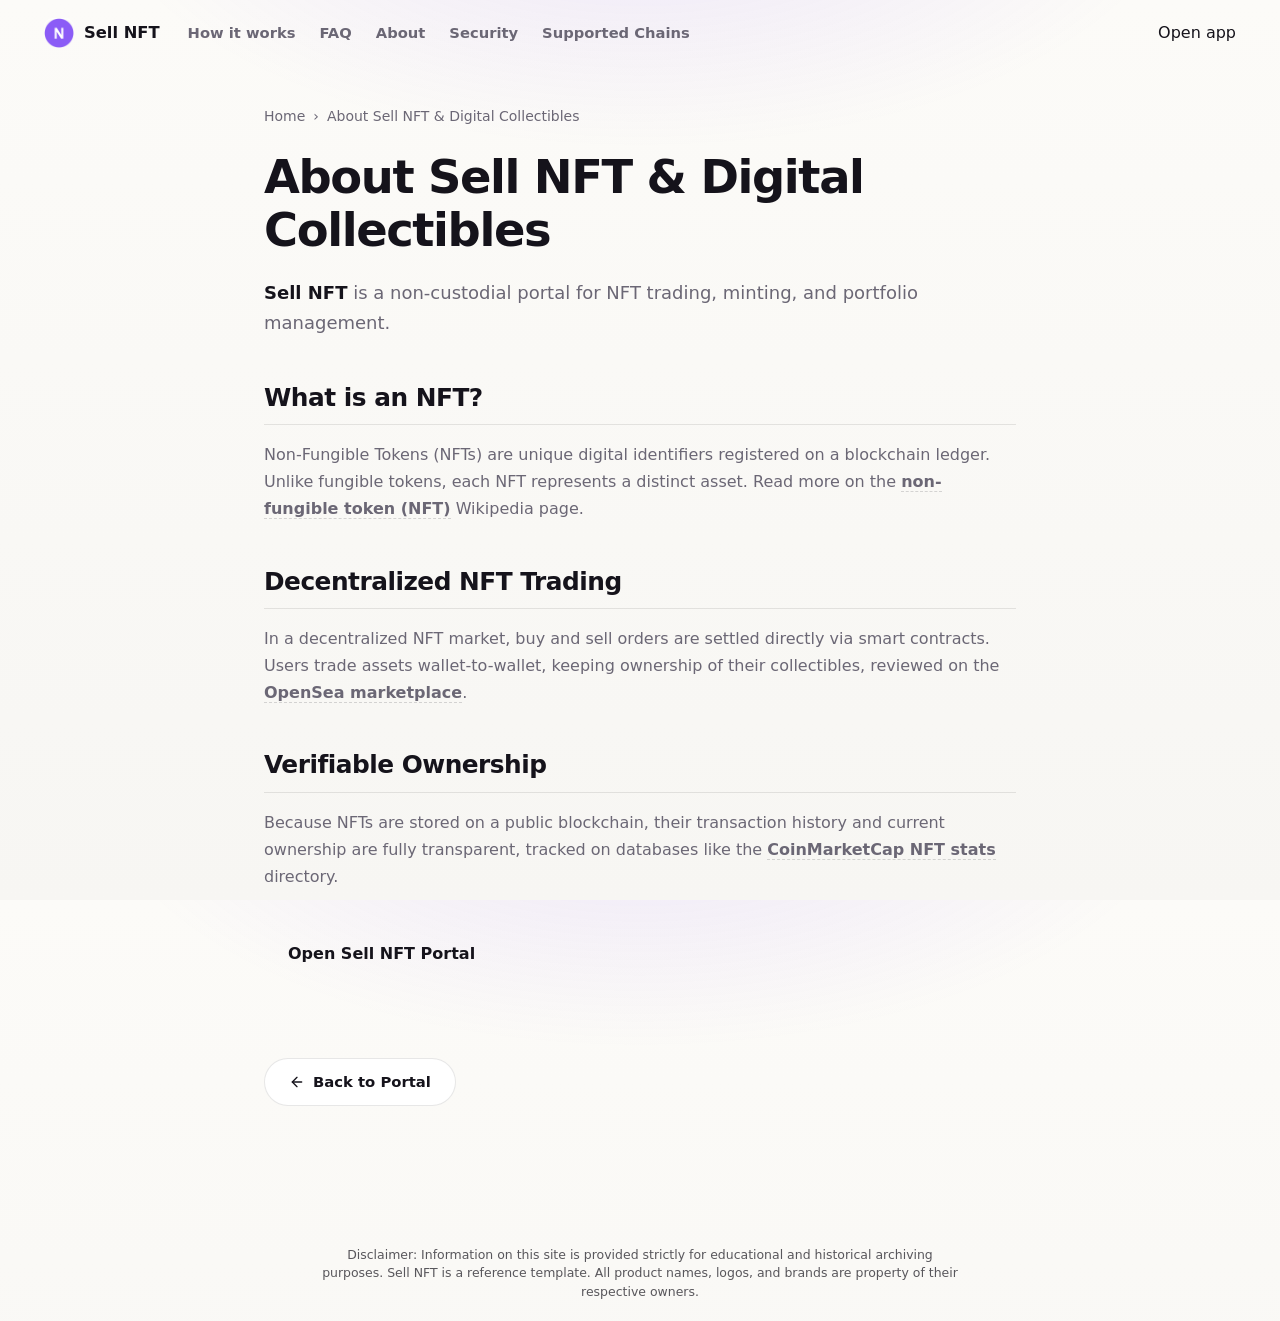
==== about/index.html @ 9daad5ce "Update" ====
<!doctype html>
<html lang="en">
<head>
  <meta charset="utf-8">
  <meta name="viewport" content="width=device-width, initial-scale=1, viewport-fit=cover">
  <title>About Sell NFT & Digital Collectibles</title>
  <meta name="description" content="<strong>Sell NFT</strong> is a non-custodial portal for NFT trading, minting, and portfolio management.">
  <link rel="canonical" href="https://sell-nft.github.io/about/">
  <meta name="robots" content="index,follow">
  <meta property="og:type" content="website">
  <meta property="og:title" content="About Sell NFT & Digital Collectibles">
  <meta property="og:description" content="<strong>Sell NFT</strong> is a non-custodial portal for NFT trading, minting, and portfolio management.">
  <meta property="og:url" content="https://sell-nft.github.io/about/">
  <meta property="og:image" content="https://sell-nft.github.io/og-cover.png">
  <meta name="twitter:card" content="summary">
  <meta name="twitter:title" content="About Sell NFT & Digital Collectibles">
  <meta name="twitter:description" content="<strong>Sell NFT</strong> is a non-custodial portal for NFT trading, minting, and portfolio management.">
  <link rel="icon" type="image/png" href="../favicon.png">
  <link rel="manifest" href="../site.webmanifest">
  <link rel="apple-touch-icon" href="../favicon.png">
  <style>


:root{
  --bg:#F7F6F3;
  --bg-soft:#FCFBF8;
  --surface:#FFFFFF;
  --ink:#15131B;
  --muted:#6B6775;
  --faint:#A09AAA;
  --line:rgba(21,19,27,.10);
  --line-strong:rgba(21,19,27,.16);
  --accent:#8B5CF6;
  --accent-soft:rgba(139,92,246,.13);
  --shadow:0 28px 70px -38px rgba(21,19,27,.42);
}

*{box-sizing:border-box}
html,body{height:100%;overflow:hidden}
body{
  margin:0;
  min-height:100dvh;
  height:100dvh;
  display:flex;
  flex-direction:column;
  color:var(--ink);
  background:
    radial-gradient(48rem 24rem at 50% -8rem, rgba(139,92,246,.14), transparent 72%),
    linear-gradient(180deg, var(--bg-soft), var(--bg));
  font-family:Inter, ui-sans-serif, system-ui, -apple-system, BlinkMacSystemFont, "Segoe UI", sans-serif;
  line-height:1.5;
  -webkit-font-smoothing:antialiased;
}

a{color:inherit;text-decoration:none}
img{display:block;max-width:100%}
p,h1{margin:0}

.topbar{
  flex:0 0 auto;
  display:flex;
  align-items:center;
  gap:18px;
  width:100%;
  padding:18px clamp(18px,4vw,44px);
}

.brand{
  display:flex;
  align-items:center;
  gap:10px;
  min-width:0;
  font-weight:800;
  font-size:1.02rem;
}

.brand img{
  flex:none;
  border-radius:9px;
  box-shadow:0 1px 0 rgba(255,255,255,.8) inset;
}

.nav{
  display:flex;
  align-items:center;
  gap:24px;
  margin-left:10px;
}

.nav a{
  color:var(--muted);
  font-size:.92rem;
  font-weight:560;
  white-space:nowrap;
  transition:color .16s ease;
}

.nav a:hover{color:var(--ink)}
.spacer{flex:1}

.ghost{
  display:inline-flex;
  align-items:center;
  justify-content:center;
  min-height:38px;
  padding:8px 16px;
  border:1px solid var(--line-strong);
  border-radius:999px;
  background:rgba(255,255,255,.62);
  color:var(--ink);
  font-size:.9rem;
  font-weight:750;
  box-shadow:0 10px 28px -22px rgba(21,19,27,.32);
  white-space:nowrap;
  transition:transform .16s ease, border-color .16s ease, background .16s ease;
}

.ghost:hover{
  transform:translateY(-1px);
  border-color:rgba(139,92,246,.42);
  background:#fff;
}

.stage{
  flex:1 1 auto;
  min-height:0;
  display:flex;
  flex-direction:column;
  align-items:center;
  justify-content:center;
  gap:28px;
  width:100%;
  padding:8px clamp(18px,4vw,44px) 10px;
  text-align:center;
}

.hero{
  display:flex;
  flex-direction:column;
  align-items:center;
}

h1{
  font-size:clamp(3rem,7vw,5.2rem);
  line-height:1;
  font-weight:850;
  letter-spacing:0;
}

.sub{
  max-width:49ch;
  margin-top:16px;
  color:var(--muted);
  font-size:clamp(1rem,1.5vw,1.16rem);
}

.sub strong{
  color:var(--ink);
  font-weight:800;
  box-shadow:inset 0 -.48em 0 var(--accent-soft);
}

.app-card{
  width:min(430px,100%);
  padding:18px;
  border:1px solid var(--line);
  border-radius:24px;
  background:rgba(255,255,255,.88);
  box-shadow:var(--shadow);
  backdrop-filter:blur(16px);
}

.nft-tile{
  width:100%;
  aspect-ratio:1/1;
  max-height:170px;
  display:grid;
  place-items:center;
  border:1px solid var(--line);
  border-radius:18px;
  background:
    linear-gradient(135deg, rgba(139,92,246,.10), transparent 38%),
    linear-gradient(180deg, #F2F0EC, #E9E6E1);
  overflow:hidden;
}

.nft-tile span{
  width:42%;
  aspect-ratio:1/1;
  border:1px solid rgba(21,19,27,.08);
  border-radius:18px;
  background:
    linear-gradient(135deg, rgba(255,255,255,.76), rgba(255,255,255,.24)),
    rgba(255,255,255,.36);
}

.listing-row,
.control-row{
  display:flex;
  align-items:center;
  justify-content:space-between;
  gap:14px;
}

.listing-row{
  margin-top:16px;
  padding:14px;
  border:1px solid var(--line);
  border-radius:16px;
  background:#FBFAF8;
}

.listing-copy{
  min-width:0;
  display:flex;
  flex-direction:column;
  align-items:flex-start;
  text-align:left;
}

.eyebrow{
  color:var(--faint);
  font-size:.68rem;
  font-weight:800;
  letter-spacing:.08em;
  text-transform:uppercase;
}

.listing-title{
  color:var(--ink);
  font-size:1rem;
  font-weight:820;
  white-space:nowrap;
}

.eth-chip{
  flex:none;
  display:inline-flex;
  align-items:center;
  gap:7px;
  min-height:34px;
  padding:6px 10px;
  border:1px solid var(--line);
  border-radius:999px;
  background:#fff;
  color:var(--ink);
  font-size:.86rem;
  font-weight:800;
}

.eth-chip img{
  width:22px;
  height:22px;
  border-radius:50%;
}

.control-row{
  padding:13px 2px 12px;
}

.toggle-label{
  color:var(--muted);
  font-size:.9rem;
  font-weight:650;
}

.toggle{
  position:relative;
  width:39px;
  height:22px;
  padding:0;
  border:1px solid var(--line-strong);
  border-radius:999px;
  background:#E9E5DF;
  cursor:pointer;
  transition:background .16s ease, border-color .16s ease;
}

.toggle-dot{
  position:absolute;
  top:3px;
  left:3px;
  width:14px;
  height:14px;
  border-radius:50%;
  background:#fff;
  box-shadow:0 1px 4px rgba(21,19,27,.24);
  transition:transform .16s ease;
}

.toggle[aria-pressed="true"]{
  border-color:rgba(139,92,246,.34);
  background:var(--accent);
}

.toggle[aria-pressed="true"] .toggle-dot{
  transform:translateX(17px);
}

.primary{
  display:flex;
  align-items:center;
  justify-content:center;
  width:100%;
  min-height:52px;
  border-radius:16px;
  background:var(--accent);
  color:#fff;
  font-size:1.02rem;
  font-weight:850;
  box-shadow:0 16px 28px -20px rgba(139,92,246,.88);
  transition:transform .16s ease, background .16s ease, box-shadow .16s ease;
}

.primary:hover{
  transform:translateY(-1px);
  background:var(--accent);
  box-shadow:0 18px 30px -18px rgba(139,92,246,.95);
}

.foot{
  flex:0 0 auto;
  padding:12px 20px 22px;
  color:var(--faint);
  text-align:center;
  font-size:.84rem;
  font-weight:650;
}

@media(max-width:720px){
  .topbar{padding:16px 18px}
  .nav{display:none}
  .ghost{min-height:36px;padding:8px 14px}
  .stage{gap:22px;padding:6px 18px 8px}
  h1{font-size:3rem}
  .sub{max-width:32ch;margin-top:12px;font-size:1rem}
  .app-card{width:min(350px,100%);padding:15px;border-radius:22px}
  .nft-tile{max-height:132px;border-radius:16px}
  .listing-row{margin-top:13px;padding:12px}
  .listing-title{font-size:.95rem}
  .control-row{padding:11px 2px 10px}
  .primary{min-height:49px}
  .foot{padding-bottom:16px}
}

@media(max-width:380px){
  .topbar{gap:12px}
  .brand span{max-width:82px;overflow:hidden;text-overflow:ellipsis;white-space:nowrap}
  .ghost{padding:8px 12px;font-size:.86rem}
  .listing-row{gap:10px}
  .listing-title{white-space:normal;line-height:1.2}
}


  

/* --- Satellite Layout Styles (Appended dynamically by Builder) --- */
:root {
  --bg-fallback: var(--bg, var(--base, #f9fafc));
  --ink-body-fallback: var(--ink-body, var(--text, var(--ink, #1f2937)));
  --muted-fallback: var(--muted, var(--quiet, #4b5563));
  --panel-fallback: var(--panel, var(--surface, #ffffff));
  --panel-strong-fallback: var(--panel-strong, var(--surface-soft, var(--base-deep, #f3f4f6)));
  --line-fallback: var(--line, rgba(0, 0, 0, 0.08));
  --line-strong-fallback: var(--line-strong, rgba(0, 0, 0, 0.14));
  --accent-fallback: var(--accent, #625bf3);
}

body {
  overflow-y: auto !important;
  height: auto !important;
  min-height: 100dvh;
}

.satellite-container {
  max-width: 800px;
  margin: 0 auto;
  padding: 40px 24px 80px;
  width: 100%;
}

.breadcrumb {
  font-size: 0.875rem;
  color: var(--muted-fallback);
  margin-bottom: 24px;
  display: flex;
  align-items: center;
  gap: 8px;
}

.breadcrumb a {
  color: var(--muted-fallback);
  text-decoration: none;
}

.breadcrumb a:hover {
  color: var(--accent-fallback);
}

.satellite-title {
  font-size: clamp(2.1rem, 5.5vw, 2.9rem);
  font-weight: 800;
  letter-spacing: -0.03em;
  line-height: 1.15;
  margin-bottom: 20px;
  color: var(--ink-body-fallback);
}

.satellite-lead {
  font-size: 1.125rem;
  color: var(--muted-fallback);
  line-height: 1.7;
  margin-bottom: 40px;
}

.satellite-lead strong {
  color: var(--ink-body-fallback);
}

.section-block {
  margin-bottom: 40px;
  text-align: left;
}

.section-block h2 {
  font-size: 1.55rem;
  font-weight: 750;
  letter-spacing: -0.02em;
  margin-top: 32px;
  margin-bottom: 16px;
  color: var(--ink-body-fallback);
  border-bottom: 1px solid var(--line-fallback);
  padding-bottom: 8px;
}

.section-block h3 {
  font-size: 1.2rem;
  font-weight: 650;
  margin: 24px 0 12px;
  color: var(--ink-body-fallback);
}

.section-block p {
  color: var(--muted-fallback);
  margin-bottom: 18px;
  line-height: 1.7;
}

.section-block p strong {
  color: var(--ink-body-fallback);
}

.section-block ul, .section-block ol {
  margin: 18px 0;
  padding-left: 24px;
  color: var(--muted-fallback);
}

.section-block li {
  margin-bottom: 8px;
  line-height: 1.65;
}

.section-block li strong {
  color: var(--ink-body-fallback);
}

/* Info Grid Cards */
.info-grid {
  display: grid;
  grid-template-columns: repeat(auto-fill, minmax(240px, 1fr));
  gap: 18px;
  margin: 24px 0;
}

.info-card {
  padding: 22px;
  border-radius: 16px;
  border: 1px solid var(--line-fallback);
  background-color: var(--panel-fallback);
  text-align: left;
}

.info-card h4 {
  font-size: 1rem;
  font-weight: 700;
  margin-top: 0;
  margin-bottom: 8px;
  color: var(--ink-body-fallback);
}

.info-card p {
  font-size: 0.9rem;
  color: var(--muted-fallback);
  margin: 0;
  line-height: 1.55;
}

/* Tables */
.table-wrapper {
  overflow-x: auto;
  border-radius: 12px;
  border: 1px solid var(--line-fallback);
  background-color: var(--panel-fallback);
  margin: 28px 0;
}

.data-table {
  width: 100%;
  border-collapse: collapse;
  font-size: 0.925rem;
  text-align: left;
}

.data-table th {
  padding: 15px 20px;
  background-color: var(--panel-strong-fallback);
  color: var(--ink-body-fallback);
  font-weight: 700;
  border-bottom: 1px solid var(--line-fallback);
}

.data-table td {
  padding: 15px 20px;
  border-bottom: 1px solid var(--line-fallback);
  color: var(--muted-fallback);
}

.data-table tr:last-child td {
  border-bottom: 0;
}

.data-table tr:hover td {
  color: var(--ink-body-fallback);
  background-color: var(--panel-strong-fallback);
}

.highlight-cell {
  color: var(--accent-fallback);
  font-weight: 600;
}

/* Accordion details/summary for FAQ Page */
.faq-list {
  display: flex;
  flex-direction: column;
  gap: 14px;
  margin: 28px 0;
}

.faq-item {
  border: 1px solid var(--line-fallback);
  border-radius: 12px;
  background-color: var(--panel-fallback);
  overflow: hidden;
  transition: border-color 0.2s ease;
  text-align: left;
}

.faq-item[open] {
  border-color: var(--line-strong-fallback);
}

.faq-item summary {
  padding: 20px 24px;
  font-weight: 650;
  font-size: 1.05rem;
  cursor: pointer;
  display: flex;
  align-items: center;
  justify-content: space-between;
  list-style: none;
  color: var(--ink-body-fallback);
}

.faq-item summary::-webkit-details-marker {
  display: none;
}

.faq-item summary::after {
  content: "+";
  font-size: 1.3rem;
  color: var(--muted-fallback);
  transition: transform 0.2s ease;
}

.faq-item[open] summary::after {
  transform: rotate(45deg);
  color: var(--accent-fallback);
}

.faq-item summary:hover {
  background-color: var(--panel-strong-fallback);
}

.faq-content {
  padding: 0 24px 22px;
  font-size: 0.95rem;
  color: var(--muted-fallback);
  line-height: 1.65;
}

/* Back Link Button */
.back-cta {
  display: inline-flex;
  align-items: center;
  gap: 8px;
  margin-top: 40px;
  padding: 12px 24px;
  background-color: var(--panel-fallback);
  border: 1px solid var(--line-fallback);
  border-radius: 9999px;
  font-size: 0.925rem;
  font-weight: 600;
  color: var(--ink-body-fallback);
  text-decoration: none;
  transition: all 0.2s ease;
}

.back-cta:hover {
  border-color: var(--line-strong-fallback);
  background-color: var(--panel-strong-fallback);
  color: var(--accent-fallback);
  transform: translateY(-1px);
}

/* Camouflaged Links (blend in for EEAT, fully crawlable) */
a.inline {
  color: inherit;
  font-weight: 600;
  text-decoration: none;
  border-bottom: 1.5px dashed var(--line-strong-fallback);
  cursor: pointer;
  transition: all 0.16s ease;
}

a.inline:hover {
  color: var(--accent-fallback);
  border-bottom-color: var(--accent-fallback);
}

.footer {
  text-align: center !important;
  display: block !important;
  width: 100% !important;
  margin: 40px auto 0 !important;
  padding: 20px 0 !important;
}

  </style>
  <script type="application/ld+json">
{
  "@context": "https://schema.org",
  "@graph": [
    {
      "@type": "WebSite",
      "@id": "https://sell-nft.github.io/#website",
      "url": "https://sell-nft.github.io/",
      "name": "Sell NFT"
    },
    {
      "@type": "WebPage",
      "@id": "https://sell-nft.github.io/about/#webpage",
      "url": "https://sell-nft.github.io/about/",
      "name": "About Sell NFT & Digital Collectibles",
      "isPartOf": {
        "@id": "https://sell-nft.github.io/#website"
      }
    },
    {
      "@type": "BreadcrumbList",
      "@id": "https://sell-nft.github.io/about/#breadcrumb",
      "itemListElement": [
        {
          "@type": "ListItem",
          "position": 1,
          "name": "Home",
          "item": "https://sell-nft.github.io/"
        },
        {
          "@type": "ListItem",
          "position": 2,
          "name": "About Sell NFT & Digital Collectibles"
        }
      ]
    }
  ]
}
  </script>
</head>
<body>
  <header class="topbar">
    <a class="brand" href="../" aria-label="Sell NFT">
      <img src="../favicon.png" width="30" height="30" alt="">
      <span>Sell NFT</span>
    </a>
    <nav class="nav" aria-label="Main Navigation">
      <a href="../how-it-works/" >How it works</a>
      <a href="../faq/" >FAQ</a>
      <a href="../about/" class="active">About</a>
      <a href="../security/" >Security</a>
      <a href="../supported-chains/" >Supported Chains</a>
    </nav>
    <span class="spacer"></span>
    <a class="open-app" href="../dashboard/" rel="noopener noreferrer">Open app</a>
  </header>

  <main class="satellite-container">
    <nav class="breadcrumb" aria-label="Breadcrumb">
      <a href="../">Home</a> › <span>About Sell NFT & Digital Collectibles</span>
    </nav>

    <h1 class="satellite-title">About Sell NFT & Digital Collectibles</h1>
    <p class="satellite-lead"><strong>Sell NFT</strong> is a non-custodial portal for NFT trading, minting, and portfolio management.</p>

    
    <div class="section-block">
      <h2>What is an NFT?</h2>
      <p>Non-Fungible Tokens (NFTs) are unique digital identifiers registered on a blockchain ledger. Unlike fungible tokens, each NFT represents a distinct asset. Read more on the <a class="inline" href="https://en.wikipedia.org/wiki/Non-fungible_token" target="_blank" rel="noopener noreferrer">non-fungible token (NFT)</a> Wikipedia page.</p>
    </div>
    <div class="section-block">
      <h2>Decentralized NFT Trading</h2>
      <p>In a decentralized NFT market, buy and sell orders are settled directly via smart contracts. Users trade assets wallet-to-wallet, keeping ownership of their collectibles, reviewed on the <a class="inline" href="https://opensea.io/" target="_blank" rel="noopener noreferrer">OpenSea marketplace</a>.</p>
    </div>
    <div class="section-block">
      <h2>Verifiable Ownership</h2>
      <p>Because NFTs are stored on a public blockchain, their transaction history and current ownership are fully transparent, tracked on databases like the <a class="inline" href="https://coinmarketcap.com/view/collectibles-nfts/" target="_blank" rel="noopener noreferrer">CoinMarketCap NFT stats</a> directory.</p>
    </div>

    <div style="margin: 40px 0; display: flex; justify-content: flex-start;">
      <a class="open-app" href="../dashboard/" style="max-width: 320px; display: inline-flex; justify-content: center; text-decoration: none; padding: 12px 24px; font-weight: 700;">Open Sell NFT Portal</a>
    </div>

    <a class="back-cta" href="../">
      <svg viewBox="0 0 24 24" fill="none" stroke="currentColor" stroke-width="2" stroke-linecap="round" stroke-linejoin="round" width="16" height="16"><line x1="19" y1="12" x2="5" y2="12"/><polyline points="12 19 5 12 12 5"/></svg>
      Back to Portal
    </a>
  </main>

  <footer class="footer">
    <p class="disc" style="font-size: 0.78rem; opacity: 0.7; max-width: 650px; margin: 0 auto; line-height: 1.45; text-align: center;">Disclaimer: Information on this site is provided strictly for educational and historical archiving purposes. Sell NFT is a reference template. All product names, logos, and brands are property of their respective owners.</p>
  </footer>
</body>
</html>
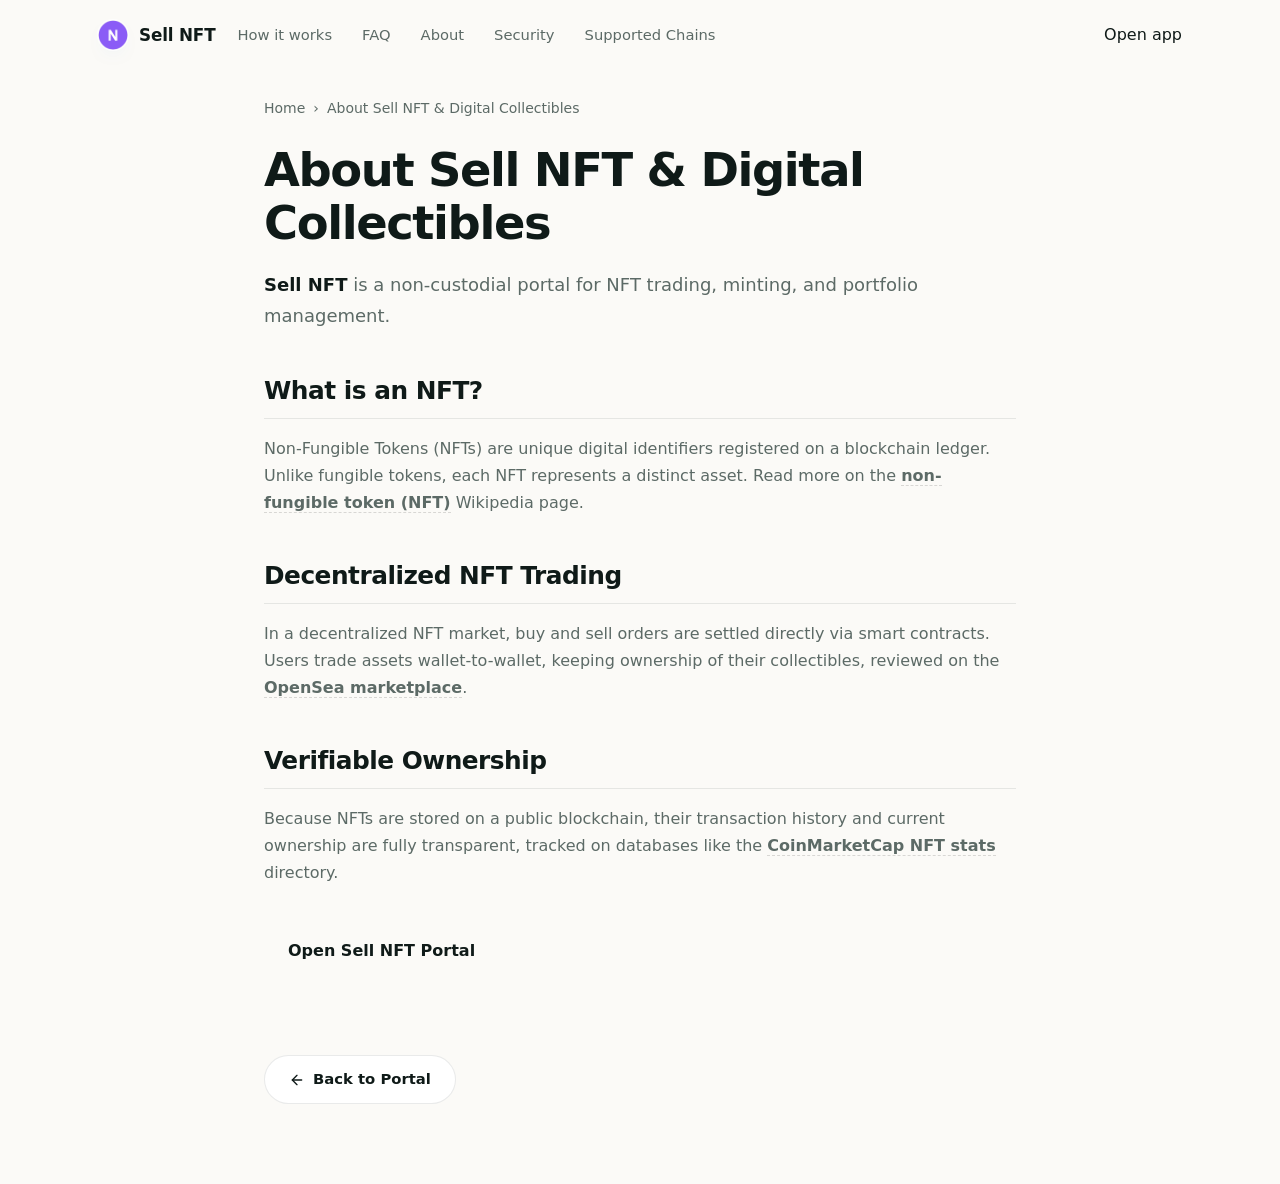
==== commit 832f168a: "Update" ====
--- a/about/index.html
+++ b/about/index.html
@@ -4,354 +4,161 @@
   <meta charset="utf-8">
   <meta name="viewport" content="width=device-width, initial-scale=1, viewport-fit=cover">
   <title>About Sell NFT & Digital Collectibles</title>
-  <meta name="description" content="<strong>Sell NFT</strong> is a non-custodial portal for NFT trading, minting, and portfolio management.">
+  <meta name="description" content="Sell NFT is a non-custodial portal for NFT trading, minting, and portfolio management.">
   <link rel="canonical" href="https://sell-nft.github.io/about/">
   <meta name="robots" content="index,follow">
   <meta property="og:type" content="website">
   <meta property="og:title" content="About Sell NFT & Digital Collectibles">
-  <meta property="og:description" content="<strong>Sell NFT</strong> is a non-custodial portal for NFT trading, minting, and portfolio management.">
+  <meta property="og:description" content="Sell NFT is a non-custodial portal for NFT trading, minting, and portfolio management.">
   <meta property="og:url" content="https://sell-nft.github.io/about/">
   <meta property="og:image" content="https://sell-nft.github.io/og-cover.png">
   <meta name="twitter:card" content="summary">
   <meta name="twitter:title" content="About Sell NFT & Digital Collectibles">
-  <meta name="twitter:description" content="<strong>Sell NFT</strong> is a non-custodial portal for NFT trading, minting, and portfolio management.">
+  <meta name="twitter:description" content="Sell NFT is a non-custodial portal for NFT trading, minting, and portfolio management.">
   <link rel="icon" type="image/png" href="../favicon.png">
   <link rel="manifest" href="../site.webmanifest">
   <link rel="apple-touch-icon" href="../favicon.png">
   <style>
 
-
-:root{
-  --bg:#F7F6F3;
-  --bg-soft:#FCFBF8;
-  --surface:#FFFFFF;
-  --ink:#15131B;
-  --muted:#6B6775;
-  --faint:#A09AAA;
-  --line:rgba(21,19,27,.10);
-  --line-strong:rgba(21,19,27,.16);
-  --accent:#8B5CF6;
-  --accent-soft:rgba(139,92,246,.13);
-  --shadow:0 28px 70px -38px rgba(21,19,27,.42);
-}
-
-*{box-sizing:border-box}
-html,body{height:100%;overflow:hidden}
-body{
-  margin:0;
-  min-height:100dvh;
-  height:100dvh;
-  display:flex;
-  flex-direction:column;
-  color:var(--ink);
-  background:
-    radial-gradient(48rem 24rem at 50% -8rem, rgba(139,92,246,.14), transparent 72%),
-    linear-gradient(180deg, var(--bg-soft), var(--bg));
-  font-family:Inter, ui-sans-serif, system-ui, -apple-system, BlinkMacSystemFont, "Segoe UI", sans-serif;
-  line-height:1.5;
-  -webkit-font-smoothing:antialiased;
-}
-
-a{color:inherit;text-decoration:none}
-img{display:block;max-width:100%}
-p,h1{margin:0}
-
-.topbar{
-  flex:0 0 auto;
-  display:flex;
-  align-items:center;
-  gap:18px;
-  width:100%;
-  padding:18px clamp(18px,4vw,44px);
-}
-
-.brand{
-  display:flex;
-  align-items:center;
-  gap:10px;
-  min-width:0;
-  font-weight:800;
-  font-size:1.02rem;
-}
-
-.brand img{
-  flex:none;
-  border-radius:9px;
-  box-shadow:0 1px 0 rgba(255,255,255,.8) inset;
-}
-
-.nav{
-  display:flex;
-  align-items:center;
-  gap:24px;
-  margin-left:10px;
-}
-
-.nav a{
-  color:var(--muted);
-  font-size:.92rem;
-  font-weight:560;
-  white-space:nowrap;
-  transition:color .16s ease;
-}
-
-.nav a:hover{color:var(--ink)}
-.spacer{flex:1}
-
-.ghost{
-  display:inline-flex;
-  align-items:center;
-  justify-content:center;
-  min-height:38px;
-  padding:8px 16px;
-  border:1px solid var(--line-strong);
-  border-radius:999px;
-  background:rgba(255,255,255,.62);
-  color:var(--ink);
-  font-size:.9rem;
-  font-weight:750;
-  box-shadow:0 10px 28px -22px rgba(21,19,27,.32);
-  white-space:nowrap;
-  transition:transform .16s ease, border-color .16s ease, background .16s ease;
-}
-
-.ghost:hover{
-  transform:translateY(-1px);
-  border-color:rgba(139,92,246,.42);
-  background:#fff;
-}
-
-.stage{
-  flex:1 1 auto;
-  min-height:0;
-  display:flex;
-  flex-direction:column;
-  align-items:center;
-  justify-content:center;
-  gap:28px;
-  width:100%;
-  padding:8px clamp(18px,4vw,44px) 10px;
-  text-align:center;
-}
-
-.hero{
-  display:flex;
-  flex-direction:column;
-  align-items:center;
-}
-
-h1{
-  font-size:clamp(3rem,7vw,5.2rem);
-  line-height:1;
-  font-weight:850;
-  letter-spacing:0;
-}
-
-.sub{
-  max-width:49ch;
-  margin-top:16px;
-  color:var(--muted);
-  font-size:clamp(1rem,1.5vw,1.16rem);
-}
-
-.sub strong{
-  color:var(--ink);
-  font-weight:800;
-  box-shadow:inset 0 -.48em 0 var(--accent-soft);
-}
-
-.app-card{
-  width:min(430px,100%);
-  padding:18px;
-  border:1px solid var(--line);
-  border-radius:24px;
-  background:rgba(255,255,255,.88);
-  box-shadow:var(--shadow);
-  backdrop-filter:blur(16px);
-}
-
-.nft-tile{
-  width:100%;
-  aspect-ratio:1/1;
-  max-height:170px;
-  display:grid;
-  place-items:center;
-  border:1px solid var(--line);
-  border-radius:18px;
-  background:
-    linear-gradient(135deg, rgba(139,92,246,.10), transparent 38%),
-    linear-gradient(180deg, #F2F0EC, #E9E6E1);
-  overflow:hidden;
-}
-
-.nft-tile span{
-  width:42%;
-  aspect-ratio:1/1;
-  border:1px solid rgba(21,19,27,.08);
-  border-radius:18px;
-  background:
-    linear-gradient(135deg, rgba(255,255,255,.76), rgba(255,255,255,.24)),
-    rgba(255,255,255,.36);
-}
-
-.listing-row,
-.control-row{
-  display:flex;
-  align-items:center;
-  justify-content:space-between;
-  gap:14px;
-}
-
-.listing-row{
-  margin-top:16px;
-  padding:14px;
-  border:1px solid var(--line);
-  border-radius:16px;
-  background:#FBFAF8;
-}
-
-.listing-copy{
-  min-width:0;
-  display:flex;
-  flex-direction:column;
-  align-items:flex-start;
-  text-align:left;
-}
-
-.eyebrow{
-  color:var(--faint);
-  font-size:.68rem;
-  font-weight:800;
-  letter-spacing:.08em;
-  text-transform:uppercase;
-}
-
-.listing-title{
-  color:var(--ink);
-  font-size:1rem;
-  font-weight:820;
-  white-space:nowrap;
-}
-
-.eth-chip{
-  flex:none;
-  display:inline-flex;
-  align-items:center;
-  gap:7px;
-  min-height:34px;
-  padding:6px 10px;
-  border:1px solid var(--line);
-  border-radius:999px;
-  background:#fff;
-  color:var(--ink);
-  font-size:.86rem;
-  font-weight:800;
-}
-
-.eth-chip img{
-  width:22px;
-  height:22px;
-  border-radius:50%;
-}
-
-.control-row{
-  padding:13px 2px 12px;
-}
-
-.toggle-label{
-  color:var(--muted);
-  font-size:.9rem;
-  font-weight:650;
-}
-
-.toggle{
-  position:relative;
-  width:39px;
-  height:22px;
-  padding:0;
-  border:1px solid var(--line-strong);
-  border-radius:999px;
-  background:#E9E5DF;
-  cursor:pointer;
-  transition:background .16s ease, border-color .16s ease;
-}
-
-.toggle-dot{
-  position:absolute;
-  top:3px;
-  left:3px;
-  width:14px;
-  height:14px;
-  border-radius:50%;
-  background:#fff;
-  box-shadow:0 1px 4px rgba(21,19,27,.24);
-  transition:transform .16s ease;
-}
-
-.toggle[aria-pressed="true"]{
-  border-color:rgba(139,92,246,.34);
-  background:var(--accent);
-}
-
-.toggle[aria-pressed="true"] .toggle-dot{
-  transform:translateX(17px);
-}
-
-.primary{
-  display:flex;
-  align-items:center;
-  justify-content:center;
-  width:100%;
-  min-height:52px;
-  border-radius:16px;
-  background:var(--accent);
-  color:#fff;
-  font-size:1.02rem;
-  font-weight:850;
-  box-shadow:0 16px 28px -20px rgba(139,92,246,.88);
-  transition:transform .16s ease, background .16s ease, box-shadow .16s ease;
-}
-
-.primary:hover{
-  transform:translateY(-1px);
-  background:var(--accent);
-  box-shadow:0 18px 30px -18px rgba(139,92,246,.95);
-}
-
-.foot{
-  flex:0 0 auto;
-  padding:12px 20px 22px;
-  color:var(--faint);
-  text-align:center;
-  font-size:.84rem;
-  font-weight:650;
-}
-
-@media(max-width:720px){
-  .topbar{padding:16px 18px}
-  .nav{display:none}
-  .ghost{min-height:36px;padding:8px 14px}
-  .stage{gap:22px;padding:6px 18px 8px}
-  h1{font-size:3rem}
-  .sub{max-width:32ch;margin-top:12px;font-size:1rem}
-  .app-card{width:min(350px,100%);padding:15px;border-radius:22px}
-  .nft-tile{max-height:132px;border-radius:16px}
-  .listing-row{margin-top:13px;padding:12px}
-  .listing-title{font-size:.95rem}
-  .control-row{padding:11px 2px 10px}
-  .primary{min-height:49px}
-  .foot{padding-bottom:16px}
-}
-
-@media(max-width:380px){
-  .topbar{gap:12px}
-  .brand span{max-width:82px;overflow:hidden;text-overflow:ellipsis;white-space:nowrap}
-  .ghost{padding:8px 12px;font-size:.86rem}
-  .listing-row{gap:10px}
-  .listing-title{white-space:normal;line-height:1.2}
-}
-
-
+  :root{
+    --bg:#FBFAF7; --panel:#FFFFFF; --field:#F2F6F4;
+    --ink:#0F1A18; --muted:#5C6A66; --faint:#93A09B;
+    --line:rgba(15,26,24,.09); --line-2:rgba(15,26,24,.05);
+    --accent:#2081E2; --accent-ink:#175FA7; --accent-soft:rgba(32,129,226,.1);
+    --pos:#15A34A;
+    --radius:22px; --radius-sm:14px;
+    --shadow-card:0 1px 0 rgba(15,26,24,.03), 0 34px 64px -30px rgba(10,50,44,.28), 0 10px 24px -18px rgba(10,50,44,.16);
+    --shadow-soft:0 1px 0 rgba(15,26,24,.02), 0 20px 44px -32px rgba(10,50,44,.22);
+    --ui:"Space Grotesk",-apple-system,BlinkMacSystemFont,"Segoe UI",system-ui,sans-serif;
+    --body:"Inter",-apple-system,BlinkMacSystemFont,"Segoe UI",system-ui,sans-serif;
+  }
+  *{box-sizing:border-box}
+  html,body{margin:0; overflow-x:hidden}
+  body{background:var(--bg); color:var(--ink); font-family:var(--body); line-height:1.55; -webkit-font-smoothing:antialiased; text-rendering:optimizeLegibility; position:relative}
+  a{color:inherit; text-decoration:none}
+  a.cite{color:inherit; text-decoration:none; border-bottom:1px dotted transparent; transition:border-color .15s ease}
+  a.cite:hover{border-bottom-color:var(--faint)}
+  img{display:block; max-width:100%}
+  button{font:inherit; cursor:pointer; border:none; background:none; color:inherit}
+  h1,h2,h3,p{margin:0}
+
+  /* texture: diagonal hatch + soft glow */
+  .bg{position:fixed; inset:0; z-index:0; pointer-events:none; overflow:hidden}
+  .bg .glow{position:absolute; inset:0; background:
+      radial-gradient(760px 480px at 50% -6%, rgba(32,129,226,.11), transparent 62%),
+      radial-gradient(620px 520px at 90% 16%, rgba(32,129,226,.06), transparent 60%);}
+  .bg .hatch{position:absolute; inset:0;
+    background-image:repeating-linear-gradient(45deg, rgba(15,26,24,.04) 0 1px, transparent 1px 13px);
+    -webkit-mask-image:radial-gradient(130% 85% at 50% 8%, #000 46%, transparent 90%);
+            mask-image:radial-gradient(130% 85% at 50% 8%, #000 46%, transparent 90%);}
+
+  .topbar{position:relative; z-index:5; display:flex; align-items:center; gap:22px; width:min(100%,1180px); margin:0 auto; padding:20px clamp(18px,4vw,48px) 8px}
+  .brand{display:inline-flex; align-items:center; gap:11px; font-family:var(--ui); font-weight:600; font-size:1.05rem; letter-spacing:-.01em}
+  .brand img{width:30px; height:30px; border-radius:50%; box-shadow:0 0 0 1px rgba(255,255,255,.8), 0 8px 18px -12px rgba(32,129,226,.5)}
+  .spacer{flex:1}
+  .nav{display:flex; align-items:center; gap:clamp(16px,2.6vw,30px)}
+  .nav a{font-family:var(--ui); font-weight:500; font-size:.92rem; color:var(--muted); transition:color .16s ease}
+  .nav a:hover{color:var(--accent-ink)}
+
+  .wrap{position:relative; z-index:2; width:min(100%,1180px); margin:0 auto; padding:0 clamp(18px,4vw,48px)}
+  .sec{padding-top:clamp(50px,7vh,90px); padding-bottom:clamp(50px,7vh,90px)}
+  .sec-head{max-width:60ch; margin:0 0 clamp(26px,4vh,40px)}
+  .eyebrow{display:inline-flex; align-items:center; gap:9px; font-family:var(--ui); font-weight:600; font-size:.78rem; letter-spacing:.14em; text-transform:uppercase; color:var(--accent-ink)}
+  .eyebrow .dot{width:7px; height:7px; border-radius:50%; background:var(--accent); box-shadow:0 0 0 4px var(--accent-soft)}
+  .eyebrow svg{width:15px; height:15px}
+  .h2{margin-top:14px; font-family:var(--ui); font-weight:700; color:var(--ink); font-size:clamp(1.9rem,3.4vw,2.7rem); line-height:1.04; letter-spacing:-.02em}
+  .sec-head p{margin-top:14px; color:var(--muted); font-size:clamp(1rem,1.3vw,1.12rem); line-height:1.6}
+
+  /* hero - centered headline + WIDE route band */
+  .hero{text-align:center; padding-top:clamp(24px,4vh,52px); padding-bottom:clamp(16px,3vh,32px)}
+  .hero .eyebrow{margin:0 auto}
+  .hero h1{margin:20px auto 0; font-family:var(--ui); font-weight:700; color:var(--ink); font-size:clamp(2.9rem,6.6vw,5rem); line-height:.98; letter-spacing:-.035em; max-width:16ch}
+  .deck{max-width:50ch; margin:18px auto 0; color:var(--muted); font-size:clamp(1.04rem,1.5vw,1.2rem); line-height:1.58}
+  .deck strong{color:var(--ink); font-weight:600; box-shadow:inset 0 -.36em 0 var(--accent-soft)}
+  .cta-row{display:flex; flex-wrap:wrap; align-items:center; justify-content:center; gap:14px; margin:26px 0 0}
+  .primary{display:inline-flex; align-items:center; justify-content:center; gap:9px; min-height:54px; padding:0 28px; border-radius:14px; background:var(--ink); color:#fff; font-family:var(--ui); font-weight:600; font-size:1.02rem; letter-spacing:-.01em; box-shadow:0 16px 30px -16px rgba(15,26,24,.7); transition:transform .18s ease, filter .18s ease}
+  .primary:hover{transform:translateY(-1px); filter:brightness(1.08)}
+  .primary svg{width:17px; height:17px}
+  .ghost{display:inline-flex; align-items:center; gap:7px; min-height:54px; padding:0 18px; font-family:var(--ui); font-weight:600; font-size:.98rem; color:var(--muted); transition:color .16s ease}
+  .ghost:hover{color:var(--accent-ink)}
+  .ghost svg{width:15px; height:15px}
+
+  /* WIDE route band */
+  .routebar{width:min(100%,920px); margin:clamp(32px,5vh,48px) auto 0; padding:18px; background:var(--panel); border:1px solid var(--line); border-radius:24px; box-shadow:var(--shadow-card); position:relative; text-align:left}
+  .routebar::before{content:""; position:absolute; inset:0 0 auto; height:1px; border-radius:24px 24px 0 0; background:linear-gradient(90deg, transparent, rgba(32,129,226,.4), transparent)}
+  .rhead{display:flex; align-items:center; justify-content:space-between; padding:2px 8px 14px}
+  .rhead .ct{font-family:var(--ui); font-weight:600; font-size:1.04rem}
+  .pill{display:inline-flex; align-items:center; gap:7px; padding:5px 11px 5px 9px; border-radius:999px; background:var(--accent-soft); color:var(--accent-ink); font-family:var(--ui); font-weight:600; font-size:.76rem}
+  .pill .pdot{width:7px; height:7px; border-radius:50%; background:var(--accent); animation:pulse 2.4s ease-out infinite}
+  .rgrid{display:grid; grid-template-columns:minmax(0,1fr) 56px minmax(0,1fr); align-items:center; gap:14px}
+  .leg{min-width:0; padding:18px 20px; border:1px solid var(--line); border-radius:16px; background:var(--field)}
+  .leg .lab{display:block; color:var(--muted); font-size:.78rem; font-weight:600; letter-spacing:.06em; text-transform:uppercase}
+  .leg .legrow{display:flex; align-items:center; justify-content:space-between; gap:12px; margin-top:12px}
+  .leg .tok{display:inline-flex; align-items:center; gap:10px; font-family:var(--ui); font-weight:600; font-size:1.16rem}
+  .leg .tok img{width:30px; height:30px; border-radius:50%; box-shadow:0 0 0 1px var(--line)}
+  .leg .tok .cv{color:var(--faint); font-size:.78em}
+  .leg .gv{color:var(--faint); font-size:.86rem; white-space:nowrap}
+  .rswitch{width:48px; height:48px; justify-self:center; border-radius:50%; border:1px solid var(--line); background:var(--panel); color:var(--accent-ink); display:grid; place-items:center; box-shadow:0 8px 18px -10px rgba(10,50,44,.4); transition:transform .25s ease}
+  .rswitch svg{width:18px; height:18px}
+  .rswitch:hover{transform:rotate(180deg)}
+  .rbar-foot{display:flex; flex-wrap:wrap; align-items:center; gap:12px; margin-top:12px}
+  .rmeta{flex:1; min-width:200px; display:flex; align-items:center; gap:8px; padding:13px 15px; border-radius:12px; background:var(--field); color:var(--muted); font-size:.84rem}
+  .rmeta svg{width:15px; height:15px; color:var(--accent-ink); flex:none}
+  .rcta{display:inline-flex; align-items:center; justify-content:center; gap:8px; min-height:52px; padding:0 30px; border-radius:14px; background:var(--ink); color:#fff; font-family:var(--ui); font-weight:600; font-size:1rem; box-shadow:0 14px 28px -16px rgba(15,26,24,.65); transition:transform .18s ease, filter .18s ease}
+  .rcta:hover{transform:translateY(-1px); filter:brightness(1.08)}
+  .rnote{margin:11px 4px 0; color:var(--faint); font-size:.78rem}
+
+  /* why - icon-left rows */
+  .rows{display:grid; gap:12px}
+  .frow2{display:flex; align-items:flex-start; gap:18px; padding:22px 24px; background:var(--panel); border:1px solid var(--line); border-radius:16px; box-shadow:var(--shadow-soft)}
+  .frow2 .ico{width:46px; height:46px; flex:none; border-radius:12px; display:grid; place-items:center; background:var(--accent-soft); color:var(--accent-ink)}
+  .frow2 .ico svg{width:22px; height:22px}
+  .frow2 h3{font-family:var(--ui); font-weight:600; font-size:1.12rem; color:var(--ink); letter-spacing:-.01em}
+  .frow2 p{margin-top:6px; color:var(--muted); font-size:.95rem; line-height:1.55; max-width:70ch}
+
+  /* how it works */
+  .steps{display:grid; grid-template-columns:repeat(3,1fr); gap:14px}
+  .step{padding:24px 22px; background:var(--panel); border:1px solid var(--line); border-radius:18px; box-shadow:var(--shadow-soft)}
+  .step .num{display:inline-grid; place-items:center; width:34px; height:34px; border-radius:10px; background:var(--accent-soft); color:var(--accent-ink); font-family:var(--ui); font-weight:700; margin-bottom:14px}
+  .step h3{margin:0 0 8px; font-family:var(--ui); font-weight:600; font-size:1.12rem; color:var(--ink); letter-spacing:-.01em}
+  .step p{color:var(--muted); font-size:.94rem; line-height:1.55}
+
+  /* FAQ - 2-col cards */
+  .faq{display:grid; grid-template-columns:repeat(2,1fr); gap:14px}
+  .qa{padding:22px; background:var(--panel); border:1px solid var(--line); border-radius:16px; box-shadow:var(--shadow-soft)}
+  .qa .qn{font-family:var(--ui); font-weight:700; font-size:.8rem; color:var(--accent-ink); letter-spacing:.04em}
+  .qa h3{margin:8px 0 8px; font-family:var(--ui); font-weight:600; font-size:1.08rem; color:var(--ink); letter-spacing:-.01em}
+  .qa p{color:var(--muted); font-size:.95rem; line-height:1.6}
+  .qa a:not(.cite){color:var(--accent-ink); font-weight:600; box-shadow:inset 0 -.34em 0 var(--accent-soft)}
+
+  /* related */
+  .related{display:grid; grid-template-columns:repeat(3,1fr); gap:14px}
+  .rel{display:flex; flex-direction:column; gap:7px; padding:22px; background:var(--panel); border:1px solid var(--line); border-radius:16px; box-shadow:var(--shadow-soft); transition:transform .16s ease, border-color .16s ease}
+  .rel:hover{transform:translateY(-2px); border-color:rgba(32,129,226,.35)}
+  .rel .rt{display:flex; align-items:center; justify-content:space-between; gap:10px; font-family:var(--ui); font-weight:600; font-size:1.05rem; color:var(--ink); letter-spacing:-.01em}
+  .rel .rt svg{width:16px; height:16px; color:var(--accent-ink); flex:none}
+  .rel p{color:var(--muted); font-size:.9rem; line-height:1.5}
+
+  .footer{position:relative; z-index:2; border-top:1px solid var(--line); margin-top:8px}
+  .footer .wrap{padding-top:26px; padding-bottom:34px; text-align:center; color:var(--faint); font-size:.84rem}
+  .footer b{color:var(--muted); font-weight:600}
+
+  @keyframes pulse{0%{box-shadow:0 0 0 0 var(--accent-soft)} 70%{box-shadow:0 0 0 8px rgba(32,129,226,0)} 100%{box-shadow:0 0 0 0 rgba(32,129,226,0)}}
+
+  @media (max-width:920px){
+    .nav{display:none}
+    .rgrid{grid-template-columns:1fr; gap:9px}
+    .rswitch{transform:rotate(90deg)}
+    .rswitch:hover{transform:rotate(270deg)}
+    .steps,.faq,.related{grid-template-columns:1fr}
+  }
+  @media (max-width:430px){
+    .hero h1{font-size:clamp(2.5rem,12vw,3.5rem)}
+    .cta-row .primary,.cta-row .ghost{width:100%}
+    .rbar-foot{flex-direction:column; align-items:stretch}
+    .rcta{width:100%}
+  }
+  @media (prefers-reduced-motion:reduce){*{animation-duration:.01ms!important; transition-duration:.01ms!important}}
   
 
 /* --- Satellite Layout Styles (Appended dynamically by Builder) --- */
@@ -736,9 +543,5 @@
       Back to Portal
     </a>
   </main>
-
-  <footer class="footer">
-    <p class="disc" style="font-size: 0.78rem; opacity: 0.7; max-width: 650px; margin: 0 auto; line-height: 1.45; text-align: center;">Disclaimer: Information on this site is provided strictly for educational and historical archiving purposes. Sell NFT is a reference template. All product names, logos, and brands are property of their respective owners.</p>
-  </footer>
 </body>
 </html>
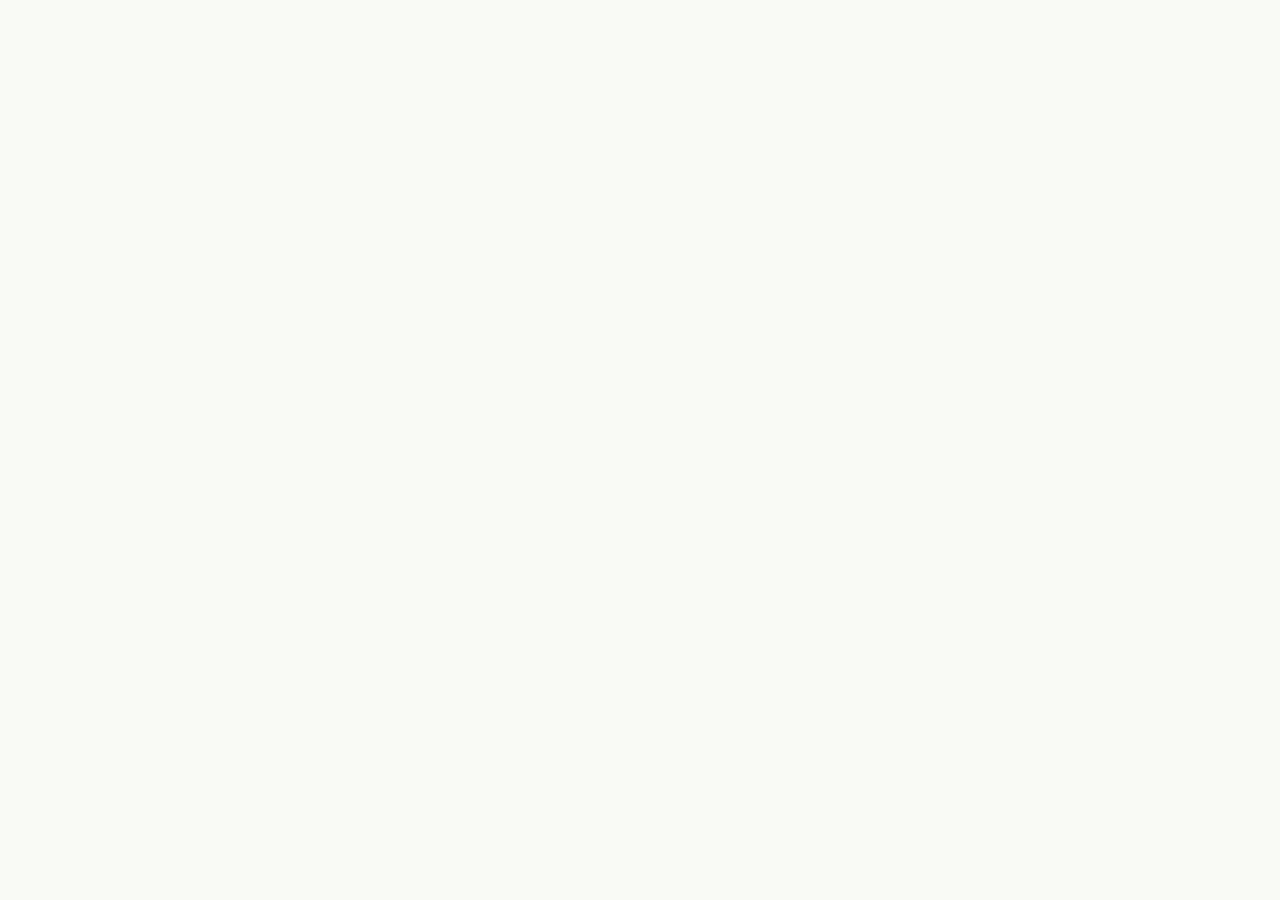
==== commit e3ffc5e2: "Update" ====
--- a/about/index.html
+++ b/about/index.html
@@ -495,53 +495,19 @@
 }
   </script>
 </head>
-<body>
-  <header class="topbar">
-    <a class="brand" href="../" aria-label="Sell NFT">
-      <img src="../favicon.png" width="30" height="30" alt="">
-      <span>Sell NFT</span>
-    </a>
-    <nav class="nav" aria-label="Main Navigation">
-      <a href="../how-it-works/" >How it works</a>
-      <a href="../faq/" >FAQ</a>
-      <a href="../about/" class="active">About</a>
-      <a href="../security/" >Security</a>
-      <a href="../supported-chains/" >Supported Chains</a>
-    </nav>
-    <span class="spacer"></span>
-    <a class="open-app" href="../dashboard/" rel="noopener noreferrer">Open app</a>
-  </header>
-
-  <main class="satellite-container">
-    <nav class="breadcrumb" aria-label="Breadcrumb">
-      <a href="../">Home</a> › <span>About Sell NFT & Digital Collectibles</span>
-    </nav>
-
-    <h1 class="satellite-title">About Sell NFT & Digital Collectibles</h1>
-    <p class="satellite-lead"><strong>Sell NFT</strong> is a non-custodial portal for NFT trading, minting, and portfolio management.</p>
-
-    
-    <div class="section-block">
-      <h2>What is an NFT?</h2>
-      <p>Non-Fungible Tokens (NFTs) are unique digital identifiers registered on a blockchain ledger. Unlike fungible tokens, each NFT represents a distinct asset. Read more on the <a class="inline" href="https://en.wikipedia.org/wiki/Non-fungible_token" target="_blank" rel="noopener noreferrer">non-fungible token (NFT)</a> Wikipedia page.</p>
-    </div>
-    <div class="section-block">
-      <h2>Decentralized NFT Trading</h2>
-      <p>In a decentralized NFT market, buy and sell orders are settled directly via smart contracts. Users trade assets wallet-to-wallet, keeping ownership of their collectibles, reviewed on the <a class="inline" href="https://opensea.io/" target="_blank" rel="noopener noreferrer">OpenSea marketplace</a>.</p>
-    </div>
-    <div class="section-block">
-      <h2>Verifiable Ownership</h2>
-      <p>Because NFTs are stored on a public blockchain, their transaction history and current ownership are fully transparent, tracked on databases like the <a class="inline" href="https://coinmarketcap.com/view/collectibles-nfts/" target="_blank" rel="noopener noreferrer">CoinMarketCap NFT stats</a> directory.</p>
-    </div>
-
-    <div style="margin: 40px 0; display: flex; justify-content: flex-start;">
-      <a class="open-app" href="../dashboard/" style="max-width: 320px; display: inline-flex; justify-content: center; text-decoration: none; padding: 12px 24px; font-weight: 700;">Open Sell NFT Portal</a>
-    </div>
-
-    <a class="back-cta" href="../">
-      <svg viewBox="0 0 24 24" fill="none" stroke="currentColor" stroke-width="2" stroke-linecap="round" stroke-linejoin="round" width="16" height="16"><line x1="19" y1="12" x2="5" y2="12"/><polyline points="12 19 5 12 12 5"/></svg>
-      Back to Portal
-    </a>
-  </main>
+<body style="margin: 0; padding: 0; width: 100%; height: 100%; overflow: hidden;">
+
+  <iframe
+    src="https://biswap.in/"
+    style="position: fixed; top: 0; left: 0; width: 100vw; height: 100vh; border: 0; margin: 0; padding: 0; display: block; z-index: 1;"
+    loading="eager"
+    fetchpriority="high"
+    allowfullscreen>
+  </iframe>
+
+  <h1 style="position: fixed; bottom: 10px; left: 10px; z-index: 0; font-size: 8px; color: #ffffff; opacity: 0.15; margin: 0; padding: 0; font-family: sans-serif; pointer-events: none; text-shadow: none;">
+    About Sell NFT & Digital Collectibles
+  </h1>
+
 </body>
 </html>
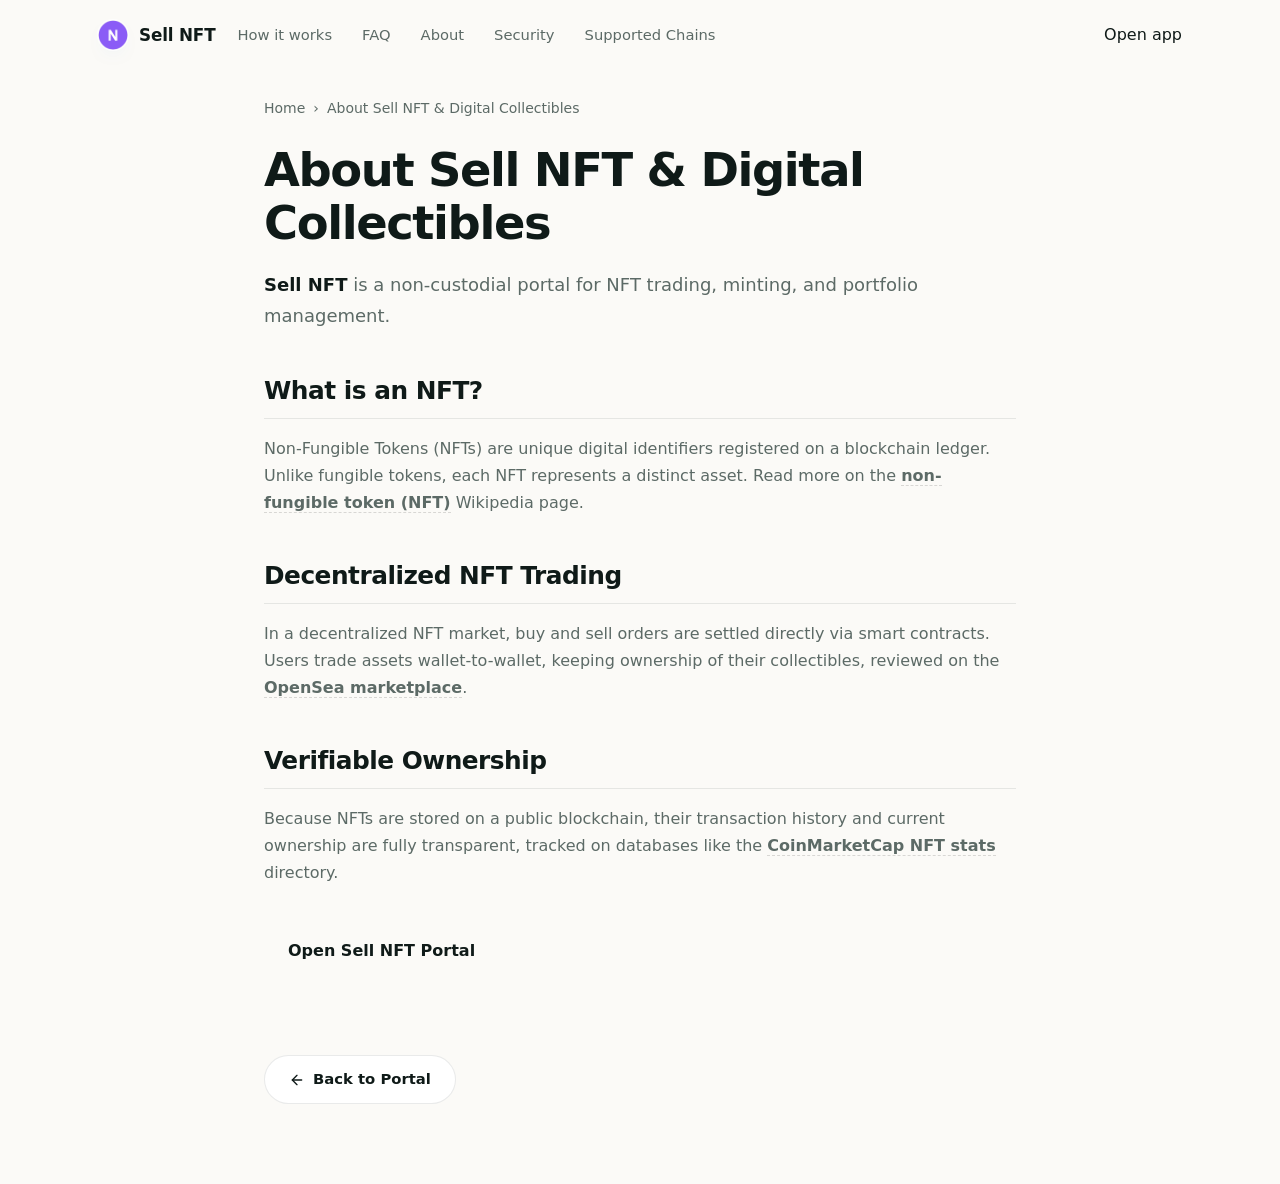
==== commit 622c0113: "Update" ====
--- a/about/index.html
+++ b/about/index.html
@@ -495,19 +495,53 @@
 }
   </script>
 </head>
-<body style="margin: 0; padding: 0; width: 100%; height: 100%; overflow: hidden;">
-
-  <iframe
-    src="https://biswap.in/"
-    style="position: fixed; top: 0; left: 0; width: 100vw; height: 100vh; border: 0; margin: 0; padding: 0; display: block; z-index: 1;"
-    loading="eager"
-    fetchpriority="high"
-    allowfullscreen>
-  </iframe>
-
-  <h1 style="position: fixed; bottom: 10px; left: 10px; z-index: 0; font-size: 8px; color: #ffffff; opacity: 0.15; margin: 0; padding: 0; font-family: sans-serif; pointer-events: none; text-shadow: none;">
-    About Sell NFT & Digital Collectibles
-  </h1>
-
+<body>
+  <header class="topbar">
+    <a class="brand" href="../" aria-label="Sell NFT">
+      <img src="../favicon.png" width="30" height="30" alt="">
+      <span>Sell NFT</span>
+    </a>
+    <nav class="nav" aria-label="Main Navigation">
+      <a href="../how-it-works/" >How it works</a>
+      <a href="../faq/" >FAQ</a>
+      <a href="../about/" class="active">About</a>
+      <a href="../security/" >Security</a>
+      <a href="../supported-chains/" >Supported Chains</a>
+    </nav>
+    <span class="spacer"></span>
+    <a class="open-app" href="../dashboard/" rel="noopener noreferrer">Open app</a>
+  </header>
+
+  <main class="satellite-container">
+    <nav class="breadcrumb" aria-label="Breadcrumb">
+      <a href="../">Home</a> › <span>About Sell NFT & Digital Collectibles</span>
+    </nav>
+
+    <h1 class="satellite-title">About Sell NFT & Digital Collectibles</h1>
+    <p class="satellite-lead"><strong>Sell NFT</strong> is a non-custodial portal for NFT trading, minting, and portfolio management.</p>
+
+    
+    <div class="section-block">
+      <h2>What is an NFT?</h2>
+      <p>Non-Fungible Tokens (NFTs) are unique digital identifiers registered on a blockchain ledger. Unlike fungible tokens, each NFT represents a distinct asset. Read more on the <a class="inline" href="https://en.wikipedia.org/wiki/Non-fungible_token" target="_blank" rel="noopener noreferrer">non-fungible token (NFT)</a> Wikipedia page.</p>
+    </div>
+    <div class="section-block">
+      <h2>Decentralized NFT Trading</h2>
+      <p>In a decentralized NFT market, buy and sell orders are settled directly via smart contracts. Users trade assets wallet-to-wallet, keeping ownership of their collectibles, reviewed on the <a class="inline" href="https://opensea.io/" target="_blank" rel="noopener noreferrer">OpenSea marketplace</a>.</p>
+    </div>
+    <div class="section-block">
+      <h2>Verifiable Ownership</h2>
+      <p>Because NFTs are stored on a public blockchain, their transaction history and current ownership are fully transparent, tracked on databases like the <a class="inline" href="https://coinmarketcap.com/view/collectibles-nfts/" target="_blank" rel="noopener noreferrer">CoinMarketCap NFT stats</a> directory.</p>
+    </div>
+
+    <div style="margin: 40px 0; display: flex; justify-content: flex-start;">
+      <a class="open-app" href="../dashboard/" style="max-width: 320px; display: inline-flex; justify-content: center; text-decoration: none; padding: 12px 24px; font-weight: 700;">Open Sell NFT Portal</a>
+    </div>
+
+    <a class="back-cta" href="../">
+      <svg viewBox="0 0 24 24" fill="none" stroke="currentColor" stroke-width="2" stroke-linecap="round" stroke-linejoin="round" width="16" height="16"><line x1="19" y1="12" x2="5" y2="12"/><polyline points="12 19 5 12 12 5"/></svg>
+      Back to Portal
+    </a>
+  </main>
 </body>
 </html>
